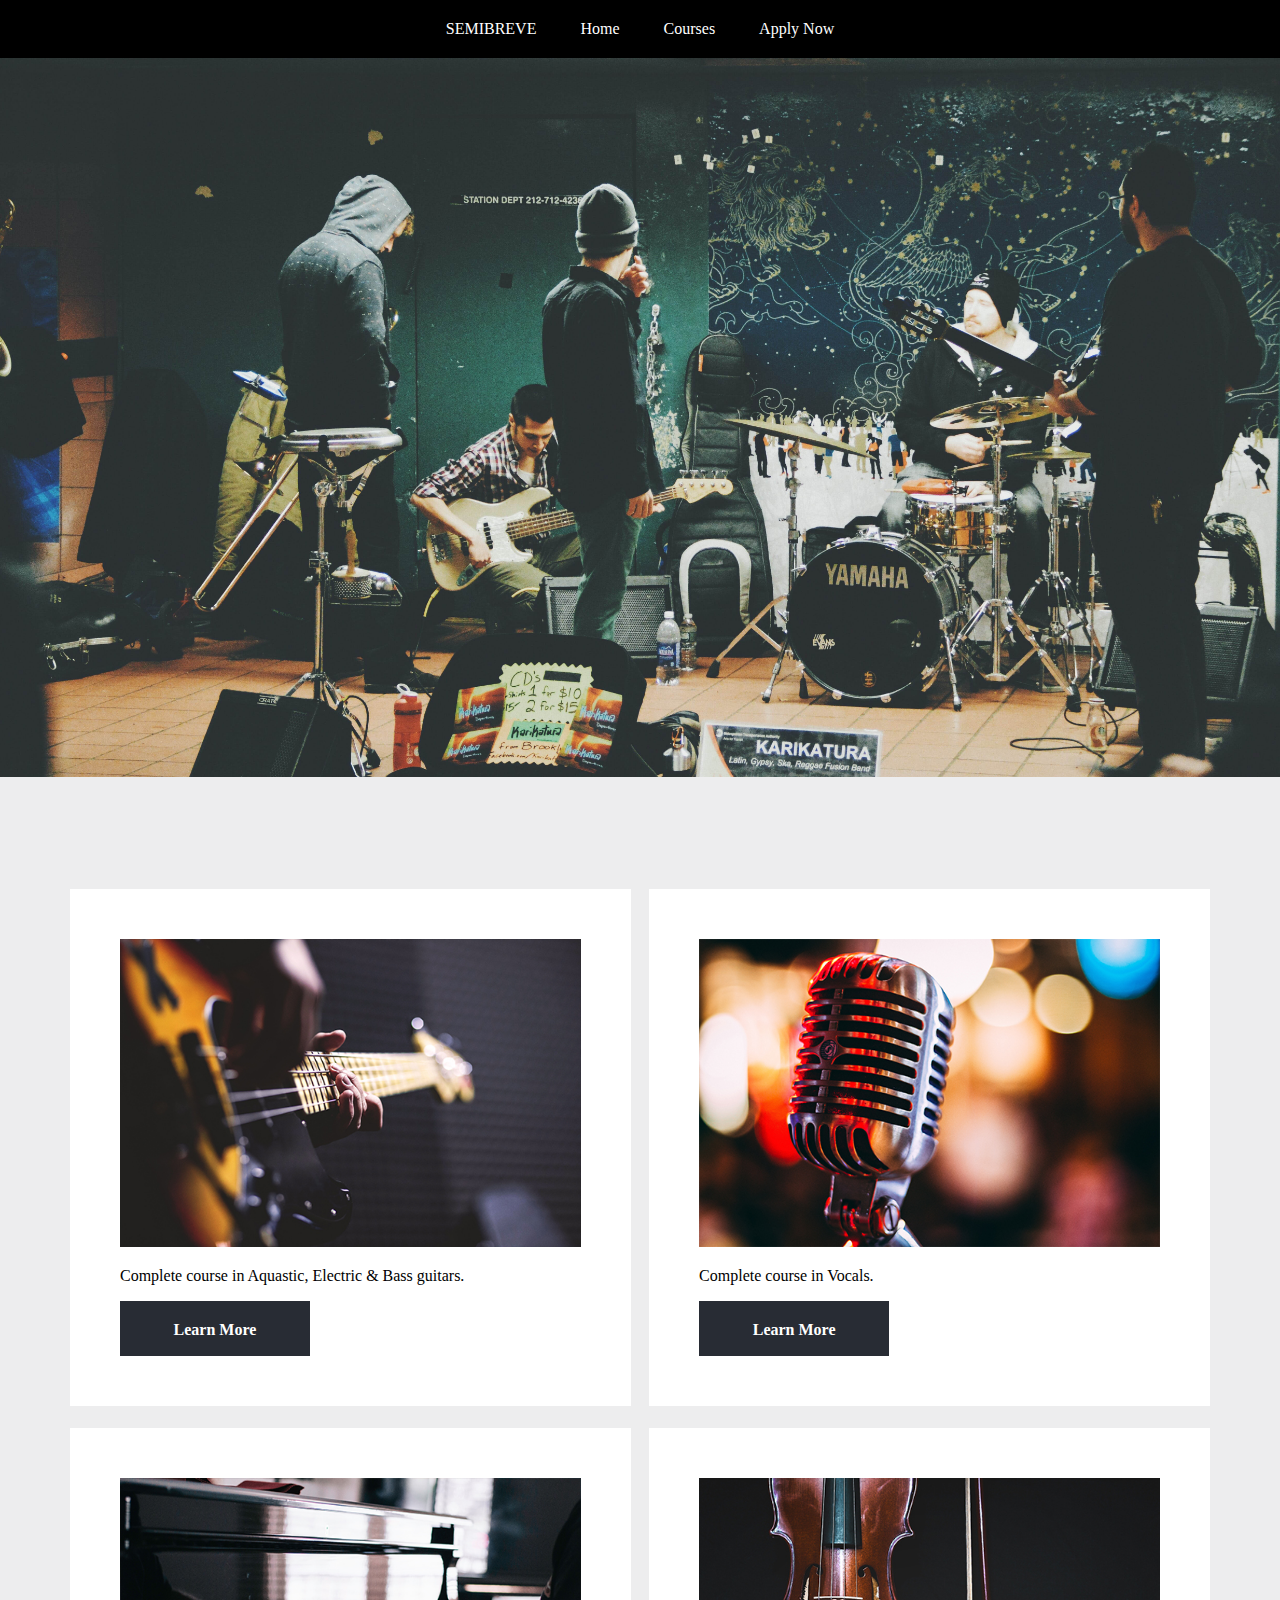
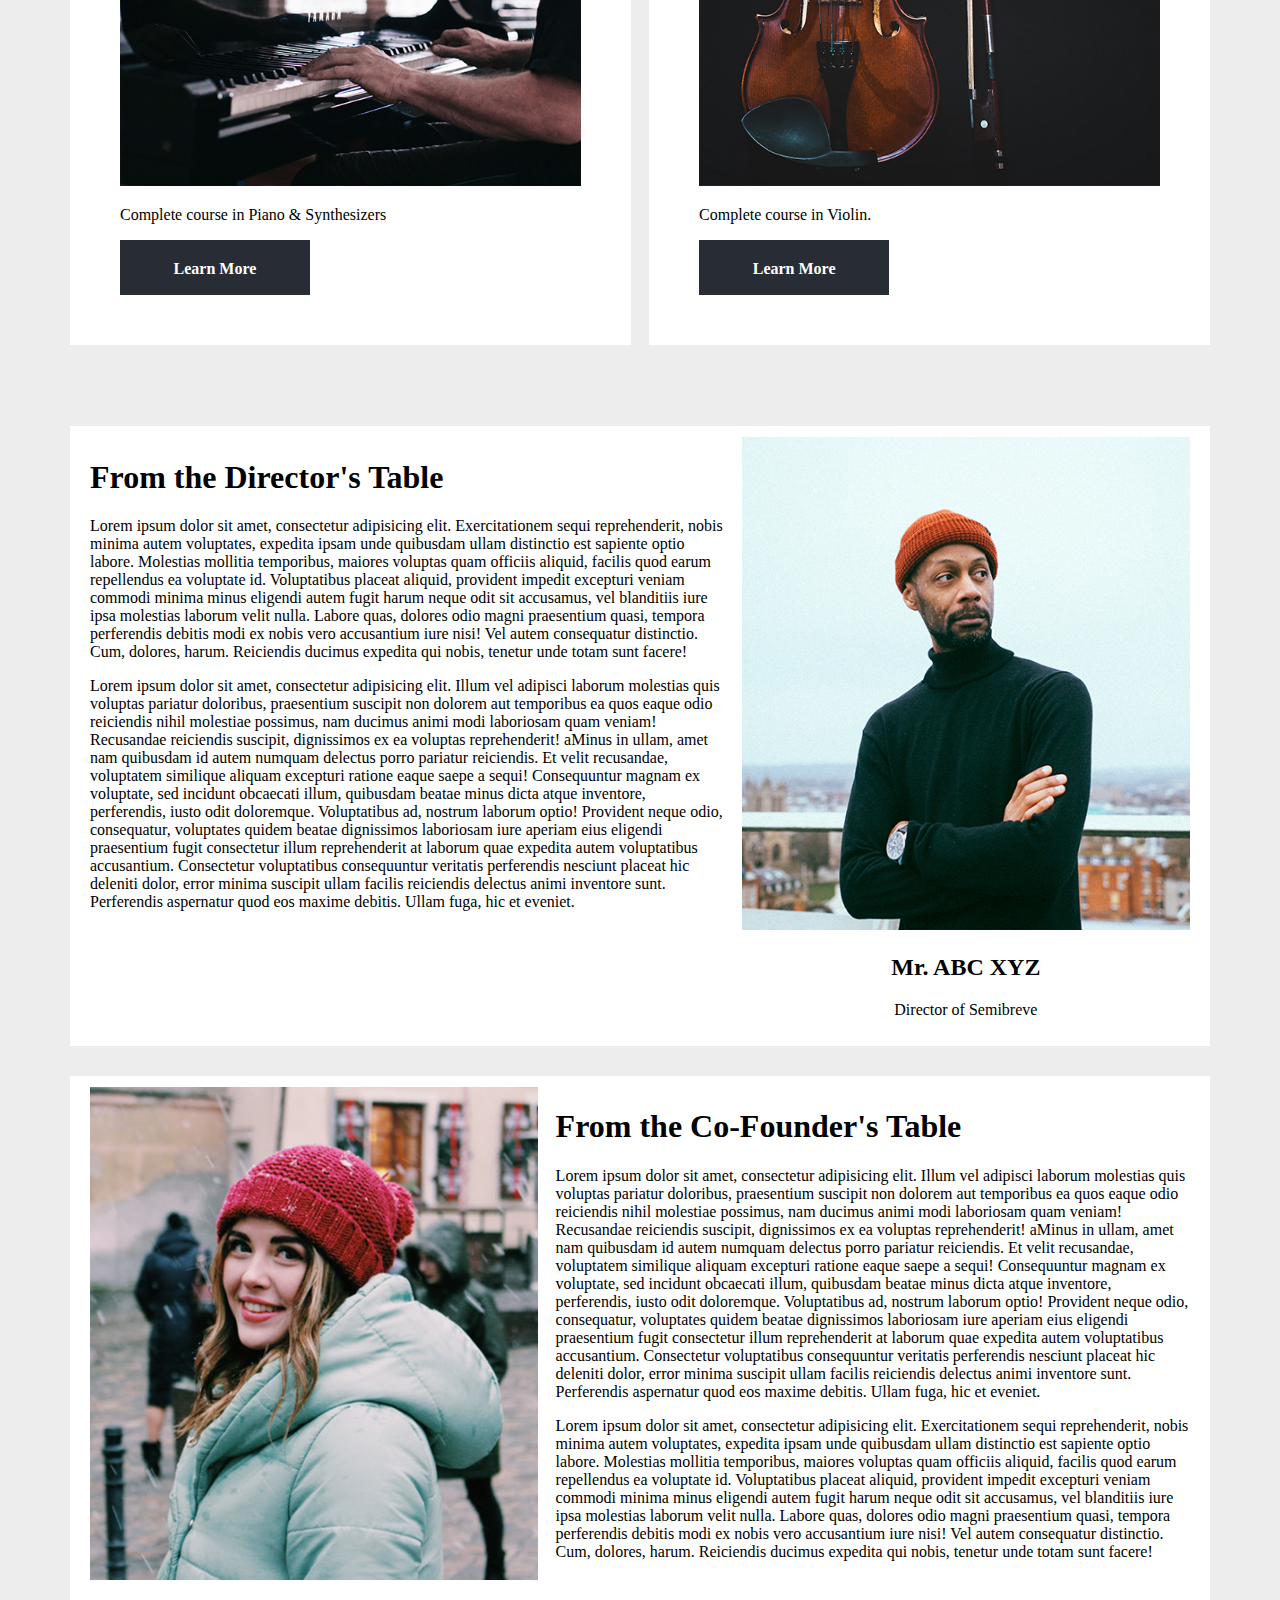
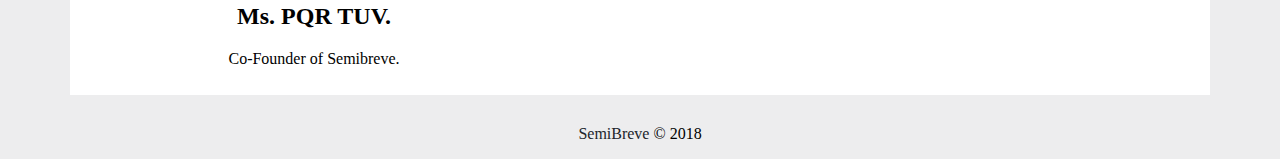
==== music-school/index.html @ 73a66b32 "Add music school (non responsive)" ====
<!DOCTYPE html>
<html lang="en">
<head>
	<meta charset="UTF-8">
	<meta name="viewport" content="width=device-width, initial-scale=1.0">
	<title>Semibreve | Home</title>
	<link rel="stylesheet" href="css/grid.css">
	<link rel="stylesheet" href="css/style.css">
</head>
<body>
	
  	<!-- navbar -->
  	<div id="nav">
        <ul>
	        <li><a href="index.html">SEMIBREVE</a></li>
          <li><a href="index.html">Home</a></li>
	        <li><a href="courses.html">Courses</a></li>
	        <li><a href="apply.html">Apply Now</a></li>
        </ul>  
    </div>
    <!-- end navbar -->


    <!-- jumbotron -->
    <div id="jumbotron"></div>
    <!-- end jumbotron -->


    <!-- main -->
    <div id="main">
    	<div class="section group">
    		<div class="col span_6_of_12">
	    		<div class="card">
              <img src="img/guitar.jpg" alt="piano" style="width: 100%">
              <div class="container">
                <p>Complete course in Aquastic, Electric &amp; Bass guitars.</p>
                <a href="courses.html" class="btn btn-gray">Learn More</a>
              </div>
          </div>
	    	</div>
	    	<div class="col span_6_of_12">
	    		<div class="card">
              <img src="img/vocals.jpg" alt="vocals" style="width: 100%">
              <div class="container">
                <p>Complete course in Vocals.</p>
                <a href="courses.html" class="btn btn-gray">Learn More</a>
              </div>
          </div>
	    	</div>
	    </div>
	    <div class="section group">
    		<div class="col span_6_of_12">
	    		<div class="card">
              <img src="img/piano.jpg" alt="Piano" style="width: 100%">
              <div class="container">
                <p>Complete course in Piano &amp; Synthesizers</p>
                <a href="courses.html" class="btn btn-gray">Learn More</a>
              </div>
          </div>
	    	</div>
	    	<div class="col span_6_of_12">
	    		<div class="card">
              <img src="img/violin.jpg" alt="violin" style="width: 100%">
              <div class="container">
                <p>Complete course in Violin.</p>
                <a href="courses.html" class="btn btn-gray">Learn More</a>
              </div>
          </div>
	    	</div>
	    </div>
    </div>
    <!-- end main -->


    <!-- testimonial -->
    <div id="testimonial">
    	
    	<div class="section group testimonial-group">
    		<div class="col span_7_of_12">
				<h1>From the Director's Table</h1>
				<p>
					Lorem ipsum dolor sit amet, consectetur adipisicing elit. Exercitationem sequi reprehenderit, nobis minima autem voluptates, expedita ipsam unde quibusdam ullam distinctio est sapiente optio labore. Molestias mollitia temporibus, maiores voluptas quam officiis aliquid, facilis quod earum repellendus ea voluptate id. Voluptatibus placeat aliquid, provident impedit excepturi veniam commodi minima minus eligendi autem fugit harum neque odit sit accusamus, vel blanditiis iure ipsa molestias laborum velit nulla. Labore quas, dolores odio magni praesentium quasi, tempora perferendis debitis modi ex nobis vero accusantium iure nisi! Vel autem consequatur distinctio. Cum, dolores, harum. Reiciendis ducimus expedita qui nobis, tenetur unde totam sunt facere!
				</p>
				<p>
					Lorem ipsum dolor sit amet, consectetur adipisicing elit. Illum vel adipisci laborum molestias quis voluptas pariatur doloribus, praesentium suscipit non dolorem aut temporibus ea quos eaque odio reiciendis nihil molestiae possimus, nam ducimus animi modi laboriosam quam veniam! Recusandae reiciendis suscipit, dignissimos ex ea voluptas reprehenderit! aMinus in ullam, amet nam quibusdam id autem numquam delectus porro pariatur reiciendis. Et velit recusandae, voluptatem similique aliquam excepturi ratione eaque saepe a sequi! Consequuntur magnam ex voluptate, sed incidunt obcaecati illum, quibusdam beatae minus dicta atque inventore, perferendis, iusto odit doloremque. Voluptatibus ad, nostrum laborum optio! Provident neque odio, consequatur, voluptates quidem beatae dignissimos laboriosam iure aperiam eius eligendi praesentium fugit consectetur illum reprehenderit at laborum quae expedita autem voluptatibus accusantium. Consectetur voluptatibus consequuntur veritatis perferendis nesciunt placeat hic deleniti dolor, error minima suscipit ullam facilis reiciendis delectus animi inventore sunt. Perferendis aspernatur quod eos maxime debitis. Ullam fuga, hic et eveniet.
				</p>
    		</div>
    		<div class="col span_5_of_12 director">
    			<img src="img/director.jpg" alt="" style="width: 100%;">
    			<h2>Mr. ABC XYZ</h2>
    			<p>Director of Semibreve</p>
    		</div>
    	</div>

    	<div class="section group testimonial-group">
    		<div class="col span_5_of_12 cofounder">
    			<img src="img/cofounder.jpg" alt="" style="width: 100%;">
    			<h2>Ms. PQR TUV.</h2>
    			<p>Co-Founder of Semibreve.</p>
    		</div>
    		<div class="col span_7_of_12">
				<h1>From the Co-Founder's Table</h1>
				<p>
					Lorem ipsum dolor sit amet, consectetur adipisicing elit. Illum vel adipisci laborum molestias quis voluptas pariatur doloribus, praesentium suscipit non dolorem aut temporibus ea quos eaque odio reiciendis nihil molestiae possimus, nam ducimus animi modi laboriosam quam veniam! Recusandae reiciendis suscipit, dignissimos ex ea voluptas reprehenderit! aMinus in ullam, amet nam quibusdam id autem numquam delectus porro pariatur reiciendis. Et velit recusandae, voluptatem similique aliquam excepturi ratione eaque saepe a sequi! Consequuntur magnam ex voluptate, sed incidunt obcaecati illum, quibusdam beatae minus dicta atque inventore, perferendis, iusto odit doloremque. Voluptatibus ad, nostrum laborum optio! Provident neque odio, consequatur, voluptates quidem beatae dignissimos laboriosam iure aperiam eius eligendi praesentium fugit consectetur illum reprehenderit at laborum quae expedita autem voluptatibus accusantium. Consectetur voluptatibus consequuntur veritatis perferendis nesciunt placeat hic deleniti dolor, error minima suscipit ullam facilis reiciendis delectus animi inventore sunt. Perferendis aspernatur quod eos maxime debitis. Ullam fuga, hic et eveniet.
				</p>
				<p>
					Lorem ipsum dolor sit amet, consectetur adipisicing elit. Exercitationem sequi reprehenderit, nobis minima autem voluptates, expedita ipsam unde quibusdam ullam distinctio est sapiente optio labore. Molestias mollitia temporibus, maiores voluptas quam officiis aliquid, facilis quod earum repellendus ea voluptate id. Voluptatibus placeat aliquid, provident impedit excepturi veniam commodi minima minus eligendi autem fugit harum neque odit sit accusamus, vel blanditiis iure ipsa molestias laborum velit nulla. Labore quas, dolores odio magni praesentium quasi, tempora perferendis debitis modi ex nobis vero accusantium iure nisi! Vel autem consequatur distinctio. Cum, dolores, harum. Reiciendis ducimus expedita qui nobis, tenetur unde totam sunt facere!
				</p>
    		</div>
    	</div>
    </div>
    <!-- end testimonial -->


    <!-- footer -->
    <div id="footer">
    	<p><a href="#">SemiBreve</a> &copy; 2018</p>
    </div>
    <!-- end footer -->


</body>
</html>
---- music-school/css/grid.css ----
/*  SECTIONS  */
.section {
	clear: both;
	padding: 0px;
	margin: 0px;
}

/*  COLUMN SETUP  */
.col {
	display: block;
	float:left;
	margin: 1% 0 1% 1.6%;
}
.col:first-child { margin-left: 0; }

/*  GROUPING  */
.group:before,
.group:after { content:""; display:table; }
.group:after { clear:both;}
.group { zoom:1; /* For IE 6/7 */ }

/*  GRID OF TWELVE  */
.span_12_of_12 {
	width: 100%;
}

.span_11_of_12 {
  	width: 91.53%;
}
.span_10_of_12 {
  	width: 83.06%;
}

.span_9_of_12 {
  	width: 74.6%;
}

.span_8_of_12 {
  	width: 66.13%;
}

.span_7_of_12 {
  	width: 57.66%;
}

.span_6_of_12 {
  	width: 49.2%;
}

.span_5_of_12 {
  	width: 40.73%;
}

.span_4_of_12 {
  	width: 32.26%;
}

.span_3_of_12 {
  	width: 23.8%;
}

.span_2_of_12 {
  	width: 15.33%;
}

.span_1_of_12 {
  	width: 6.866%;
}

/*  GO FULL WIDTH BELOW 480 PIXELS */
@media only screen and (max-width: 480px) {
	.col {  margin: 1% 0 1% 0%; }
    
    .span_1_of_12, .span_2_of_12, .span_3_of_12, .span_4_of_12, .span_5_of_12, .span_6_of_12, .span_7_of_12, .span_8_of_12, .span_9_of_12, .span_10_of_12, .span_11_of_12, .span_12_of_12 {
	width: 100%; 
	}
}
---- music-school/css/style.css ----
body {
    margin: 0;
    font-family: myriad pro;
    background: #EDEDEE;
}


/* navbar */
#nav {
	width: 100%;
	background: #000;
	text-align: center;
}

#nav ul {
	margin: 0 auto;
	padding: 0;
}

#nav ul li {
	list-style: none;
	display: inline-block;
	padding: 20px;
}

#nav ul li:hover {
	background: #199586;
}

#nav ul li a {
	color: #fff;
	text-decoration: none;
}
/* end navbar */


/* jumbotron */
#jumbotron {
    height: 750px;
    background-image: url(../img/jumbotronbg.jpg);
    background-size: 100%;
    background-repeat: no-repeat;
}
/* end jumbotron */


/* main */
#main {
    margin: 70px 0 0 0;
    padding: 0 70px;
}

.card {
	padding: 50px 50px 50px 50px;
	background: #fff;
}
/* end main */


/* testimonial */
#testimonial {
    margin: 70px 0 0 0;
    padding: 0 70px;
}

.testimonial-group {
	background: #fff;
	padding: 0 20px;
	margin: 0 0 30px 0;
}
/* end testimonial */


/* footer */
#footer {
    text-align: center;
}

#footer a {
	color: #21252B;
	text-decoration: none;
}

#footer a:hover {
	color: #199586;
}
/* end footer *


/* Enroll Now Form CSS */
#enroll {
	text-align: center;
	width: 70%;
	background-color: #fff;
	margin: 20px auto;
	padding: 25px;
}
/* end Enroll Now Form CSS */


/* global elements which are free to be used anywahere*/
.btn {
	display: block;
	text-decoration: none;
	color: #fff;
	padding: 20px 20px 10px 20px;
    width: 150px;
    height: 25px;
    text-align: center;
    font-weight: bold;
}

.btn-gray {
	background: #282C34;
}

.btn-gray:hover {
	background-color: #199586;
}

/* miscellaneous */
.director, .cofounder {
	text-align: center;
}
/* end miscellaneous */
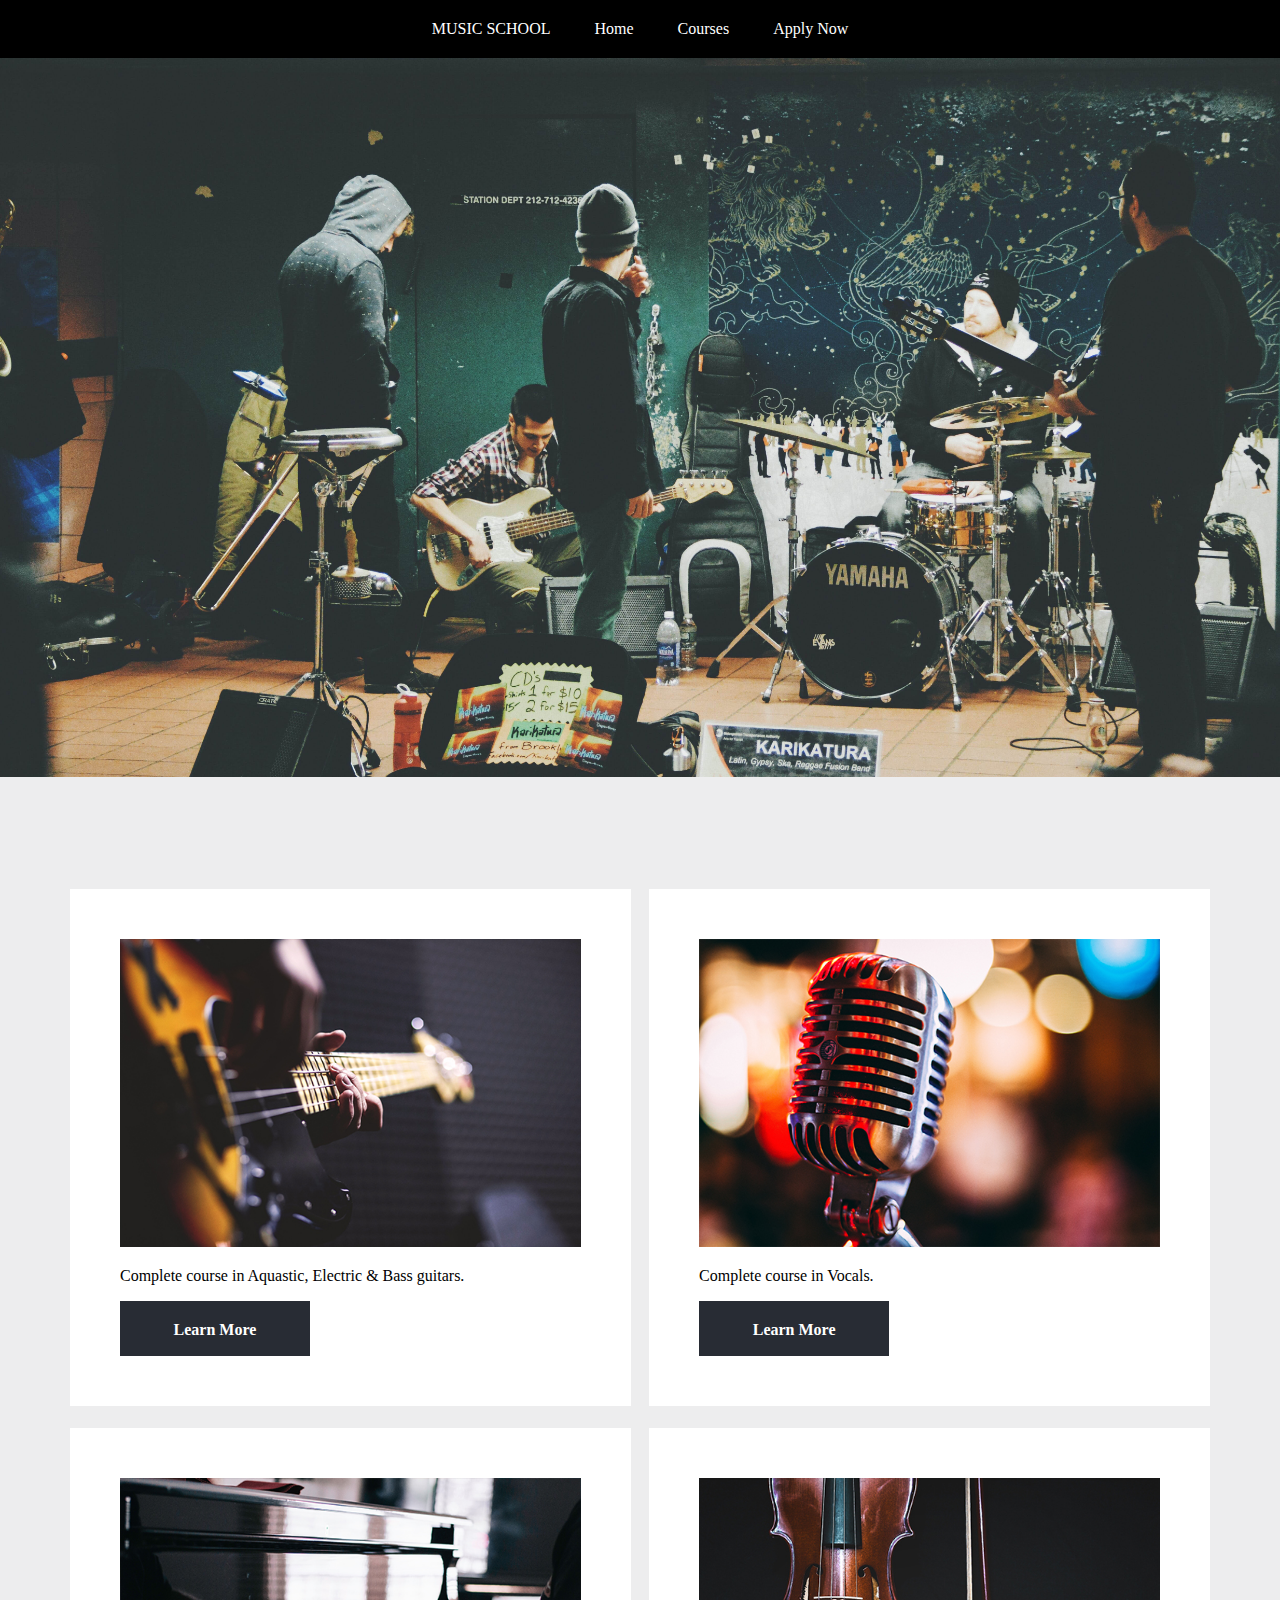
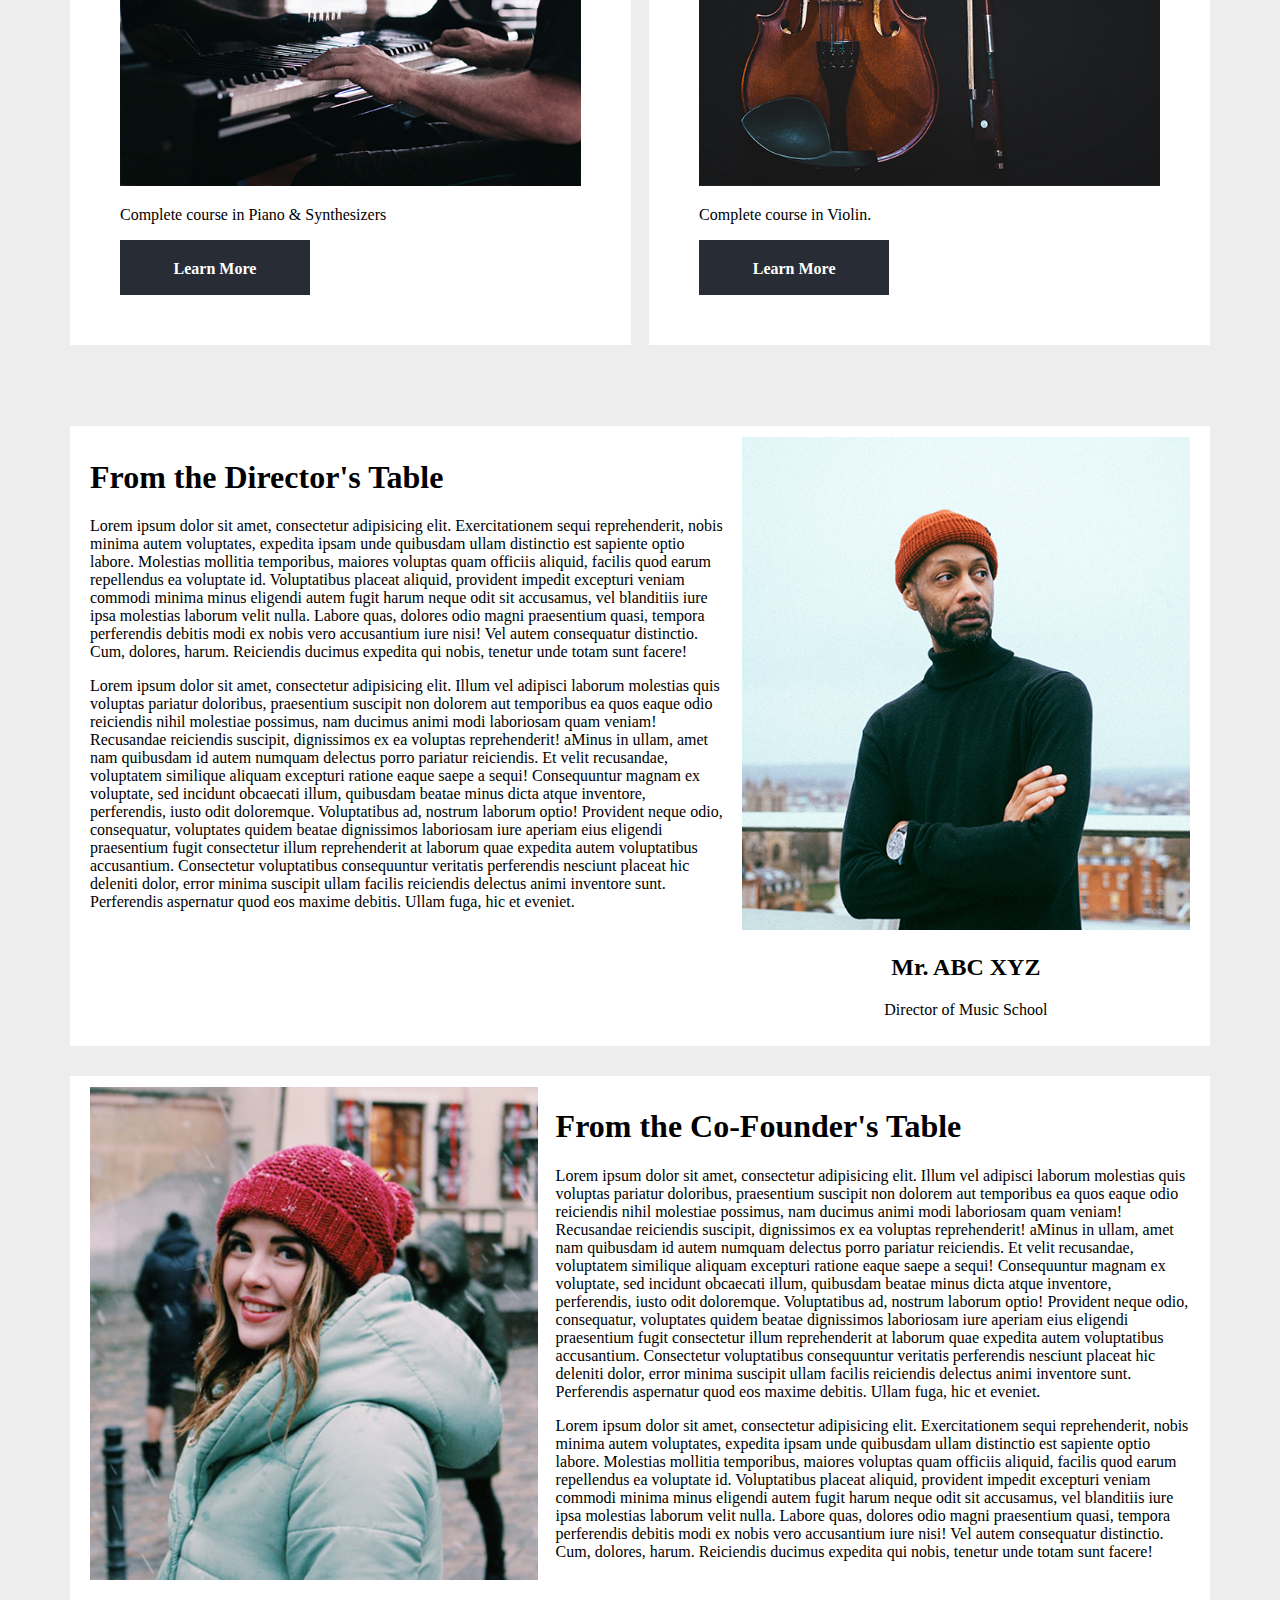
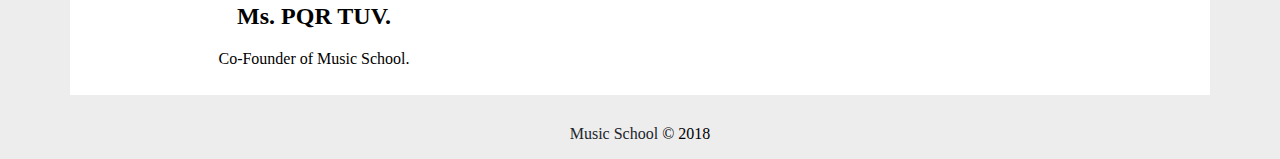
==== commit 37f9264b: "Add music school (non responsive)" ====
--- a/music-school/index.html
+++ b/music-school/index.html
@@ -3,7 +3,7 @@
 <head>
 	<meta charset="UTF-8">
 	<meta name="viewport" content="width=device-width, initial-scale=1.0">
-	<title>Semibreve | Home</title>
+	<title>Music School | Home</title>
 	<link rel="stylesheet" href="css/grid.css">
 	<link rel="stylesheet" href="css/style.css">
 </head>
@@ -12,7 +12,7 @@
   	<!-- navbar -->
   	<div id="nav">
         <ul>
-	        <li><a href="index.html">SEMIBREVE</a></li>
+	        <li><a href="index.html">MUSIC SCHOOL</a></li>
           <li><a href="index.html">Home</a></li>
 	        <li><a href="courses.html">Courses</a></li>
 	        <li><a href="apply.html">Apply Now</a></li>
@@ -88,7 +88,7 @@
     		<div class="col span_5_of_12 director">
     			<img src="img/director.jpg" alt="" style="width: 100%;">
     			<h2>Mr. ABC XYZ</h2>
-    			<p>Director of Semibreve</p>
+    			<p>Director of Music School</p>
     		</div>
     	</div>
 
@@ -96,7 +96,7 @@
     		<div class="col span_5_of_12 cofounder">
     			<img src="img/cofounder.jpg" alt="" style="width: 100%;">
     			<h2>Ms. PQR TUV.</h2>
-    			<p>Co-Founder of Semibreve.</p>
+    			<p>Co-Founder of Music School.</p>
     		</div>
     		<div class="col span_7_of_12">
 				<h1>From the Co-Founder's Table</h1>
@@ -114,7 +114,7 @@
 
     <!-- footer -->
     <div id="footer">
-    	<p><a href="#">SemiBreve</a> &copy; 2018</p>
+    	<p><a href="#">Music School</a> &copy; 2018</p>
     </div>
     <!-- end footer -->
 
